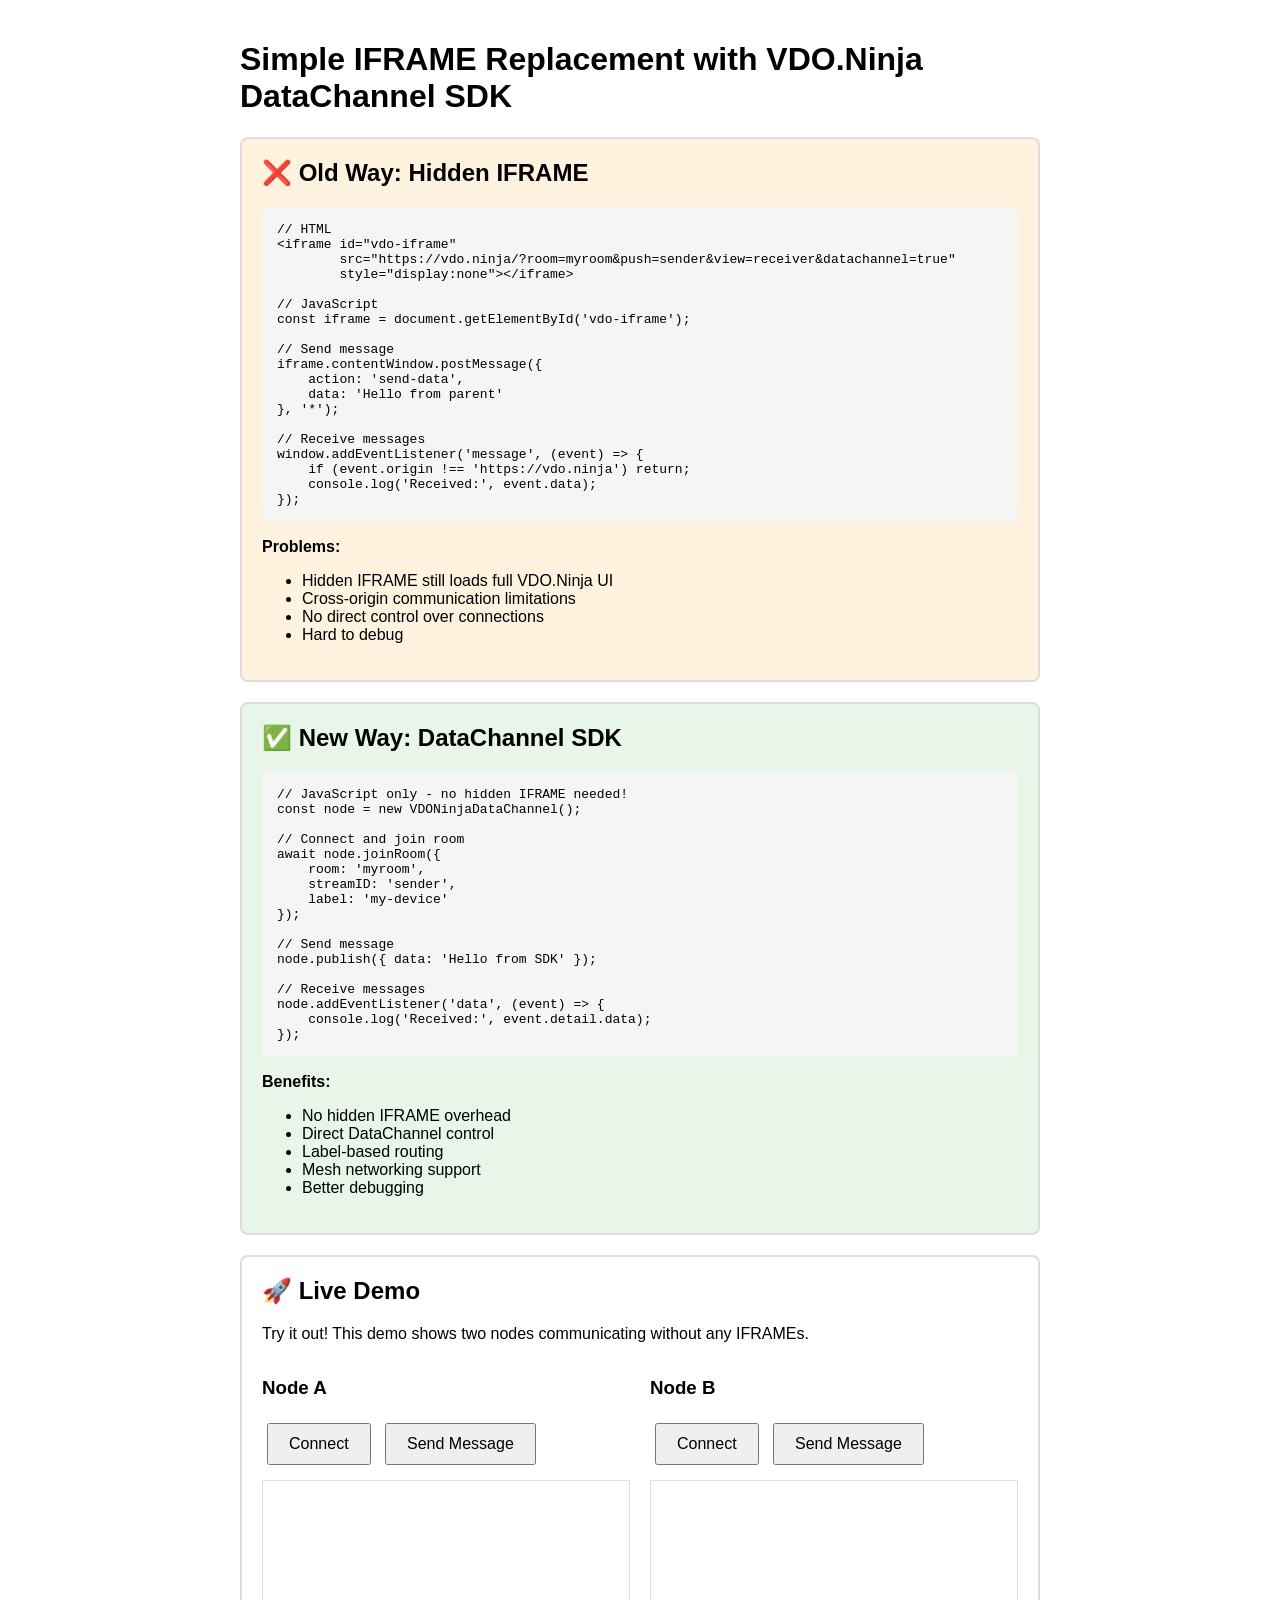
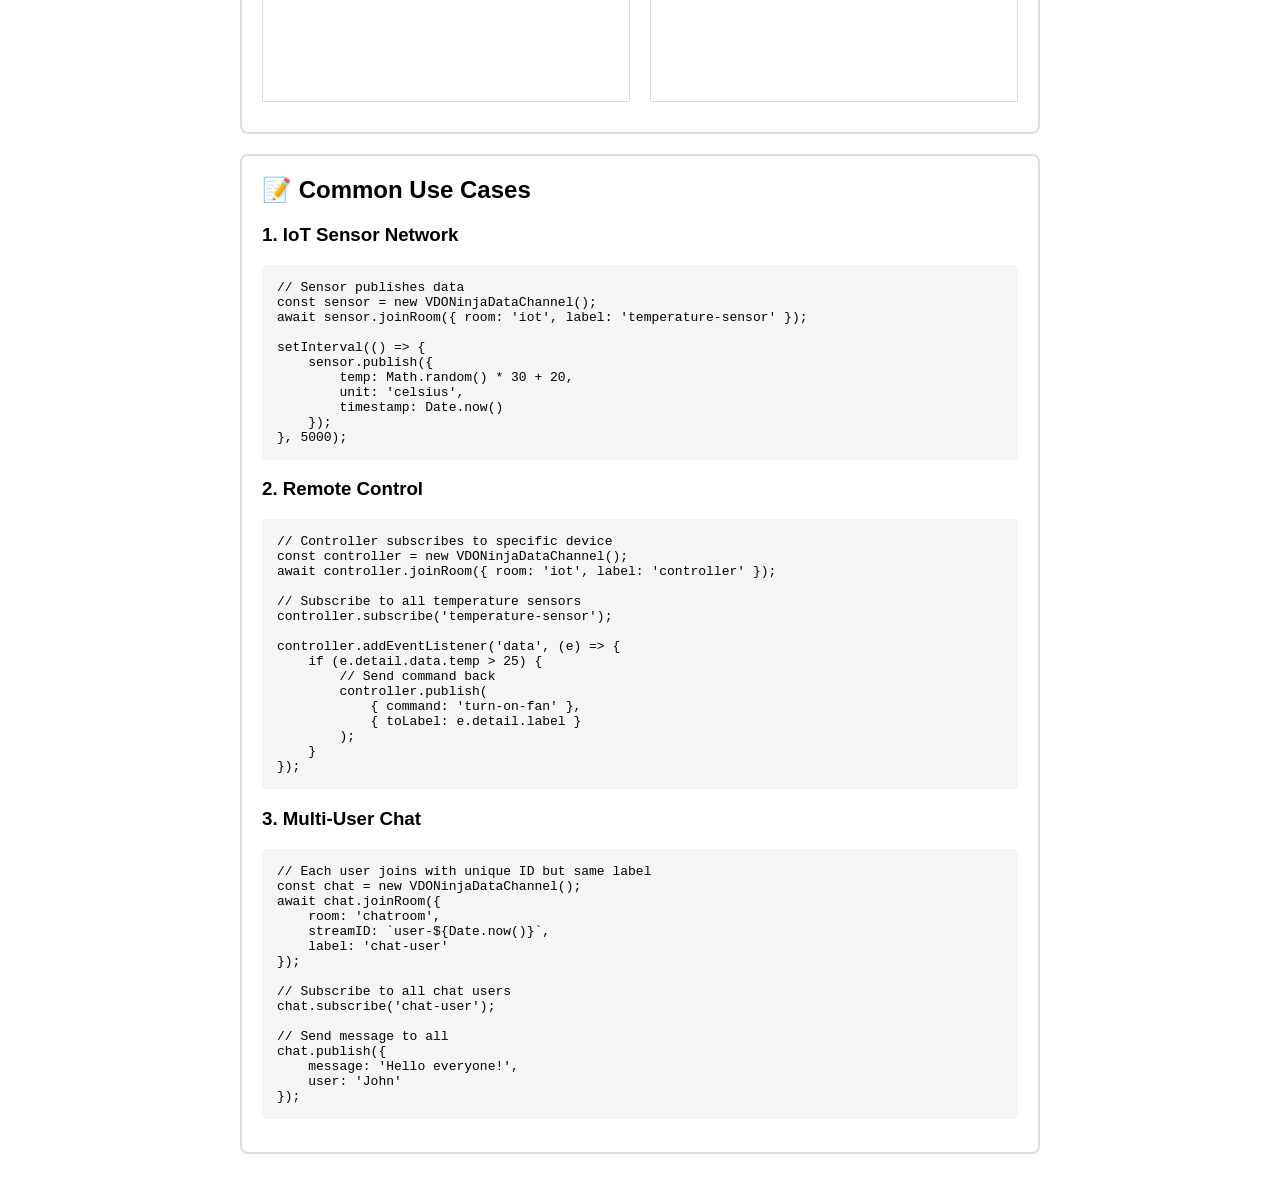
==== iframe.html @ 8e69e105 "added iframe.html" ====
<!DOCTYPE html>
<html>
<head>
	<meta charset="utf-8" />
	<meta name="viewport" content="width=device-width, initial-scale=1" />
	<meta name="description" content="Shows how to replace hidden iframes with the VDO.Ninja DataChannel SDK." />
	<link rel="canonical" href="https://vdo.ninja/examples/simple-iframe-replacement.html" />
    <title>DataChannel Replacement - VDO.Ninja</title>
    <style>
        body {
            font-family: Arial, sans-serif;
            max-width: 800px;
            margin: 0 auto;
            padding: 20px;
        }
        .example {
            border: 2px solid #ddd;
            padding: 20px;
            margin: 20px 0;
            border-radius: 8px;
        }
        .old-way {
            background: #fff3e0;
        }
        .new-way {
            background: #e8f5e9;
        }
        pre {
            background: #f5f5f5;
            padding: 15px;
            border-radius: 4px;
            overflow-x: auto;
        }
        button {
            padding: 10px 20px;
            font-size: 16px;
            margin: 5px;
            cursor: pointer;
        }
        .messages {
            border: 1px solid #ddd;
            padding: 10px;
            height: 200px;
            overflow-y: auto;
            margin: 10px 0;
            background: white;
        }
        h2 {
            margin-top: 0;
        }
    </style>
</head>
<body>
    <h1>Simple IFRAME Replacement with VDO.Ninja DataChannel SDK</h1>
    
    <div class="example old-way">
        <h2>❌ Old Way: Hidden IFRAME</h2>
        <pre><code>// HTML
&lt;iframe id="vdo-iframe" 
        src="https://vdo.ninja/?room=myroom&amp;push=sender&amp;view=receiver&amp;datachannel=true" 
        style="display:none"&gt;&lt;/iframe&gt;

// JavaScript
const iframe = document.getElementById('vdo-iframe');

// Send message
iframe.contentWindow.postMessage({
    action: 'send-data',
    data: 'Hello from parent'
}, '*');

// Receive messages
window.addEventListener('message', (event) => {
    if (event.origin !== 'https://vdo.ninja') return;
    console.log('Received:', event.data);
});</code></pre>
        
        <p><strong>Problems:</strong></p>
        <ul>
            <li>Hidden IFRAME still loads full VDO.Ninja UI</li>
            <li>Cross-origin communication limitations</li>
            <li>No direct control over connections</li>
            <li>Hard to debug</li>
        </ul>
    </div>
    
    <div class="example new-way">
        <h2>✅ New Way: DataChannel SDK</h2>
        <pre><code>// JavaScript only - no hidden IFRAME needed!
const node = new VDONinjaDataChannel();

// Connect and join room
await node.joinRoom({
    room: 'myroom',
    streamID: 'sender',
    label: 'my-device'
});

// Send message
node.publish({ data: 'Hello from SDK' });

// Receive messages
node.addEventListener('data', (event) => {
    console.log('Received:', event.detail.data);
});</code></pre>
        
        <p><strong>Benefits:</strong></p>
        <ul>
            <li>No hidden IFRAME overhead</li>
            <li>Direct DataChannel control</li>
            <li>Label-based routing</li>
            <li>Mesh networking support</li>
            <li>Better debugging</li>
        </ul>
    </div>
    
    <div class="example">
        <h2>🚀 Live Demo</h2>
        <p>Try it out! This demo shows two nodes communicating without any IFRAMEs.</p>
        
        <div style="display: grid; grid-template-columns: 1fr 1fr; gap: 20px;">
            <div>
                <h3>Node A</h3>
                <button onclick="connectNodeA()">Connect</button>
                <button onclick="sendFromA()">Send Message</button>
                <div class="messages" id="messagesA"></div>
            </div>
            
            <div>
                <h3>Node B</h3>
                <button onclick="connectNodeB()">Connect</button>
                <button onclick="sendFromB()">Send Message</button>
                <div class="messages" id="messagesB"></div>
            </div>
        </div>
    </div>
    
    <div class="example">
        <h2>📝 Common Use Cases</h2>
        
        <h3>1. IoT Sensor Network</h3>
        <pre><code>// Sensor publishes data
const sensor = new VDONinjaDataChannel();
await sensor.joinRoom({ room: 'iot', label: 'temperature-sensor' });

setInterval(() => {
    sensor.publish({ 
        temp: Math.random() * 30 + 20,
        unit: 'celsius',
        timestamp: Date.now()
    });
}, 5000);</code></pre>
        
        <h3>2. Remote Control</h3>
        <pre><code>// Controller subscribes to specific device
const controller = new VDONinjaDataChannel();
await controller.joinRoom({ room: 'iot', label: 'controller' });

// Subscribe to all temperature sensors
controller.subscribe('temperature-sensor');

controller.addEventListener('data', (e) => {
    if (e.detail.data.temp > 25) {
        // Send command back
        controller.publish(
            { command: 'turn-on-fan' },
            { toLabel: e.detail.label }
        );
    }
});</code></pre>
        
        <h3>3. Multi-User Chat</h3>
        <pre><code>// Each user joins with unique ID but same label
const chat = new VDONinjaDataChannel();
await chat.joinRoom({ 
    room: 'chatroom',
    streamID: `user-${Date.now()}`,
    label: 'chat-user'
});

// Subscribe to all chat users
chat.subscribe('chat-user');

// Send message to all
chat.publish({ 
    message: 'Hello everyone!',
    user: 'John'
});</code></pre>
    </div>

    <script src="../vdoninja-datachannel-sdk.js"></script>
    <script>
        let nodeA = null;
        let nodeB = null;
        let messageCount = { A: 0, B: 0 };
        
        async function connectNodeA() {
            if (nodeA) nodeA.disconnect();
            
            nodeA = new VDONinjaDataChannel({
                wss: 'wss://apibackup.vdo.ninja:443'
            });
            
            nodeA.addEventListener('data', (e) => {
                addMessage('messagesA', `Received: ${JSON.stringify(e.detail.data)}`);
            });
            
            nodeA.addEventListener('peer-connected', (e) => {
                addMessage('messagesA', '🔗 Peer connected!');
            });
            
            try {
                await nodeA.joinRoom({
                    room: `demo-${window.location.hostname}`,
                    streamID: 'node-a',
                    label: 'demo-node'
                });
                addMessage('messagesA', '✅ Connected to room');
                
                // Auto-discover and connect to peers
                setTimeout(async () => {
                    const peers = Array.from(nodeA.peerStreamIDs.keys());
                    for (const peer of peers) {
                        if (peer !== nodeA.uuid) {
                            await nodeA.view(nodeA.peerStreamIDs.get(peer));
                        }
                    }
                }, 1000);
            } catch (error) {
                addMessage('messagesA', `❌ Error: ${error.message}`);
            }
        }
        
        async function connectNodeB() {
            if (nodeB) nodeB.disconnect();
            
            nodeB = new VDONinjaDataChannel({
                wss: 'wss://apibackup.vdo.ninja:443'
            });
            
            nodeB.addEventListener('data', (e) => {
                addMessage('messagesB', `Received: ${JSON.stringify(e.detail.data)}`);
            });
            
            nodeB.addEventListener('peer-connected', (e) => {
                addMessage('messagesB', '🔗 Peer connected!');
            });
            
            try {
                await nodeB.joinRoom({
                    room: `demo-${window.location.hostname}`,
                    streamID: 'node-b',
                    label: 'demo-node'
                });
                addMessage('messagesB', '✅ Connected to room');
                
                // Subscribe to demo nodes
                nodeB.subscribe('demo-node');
                
                // Auto-connect to node A
                setTimeout(() => {
                    nodeB.view('node-a');
                }, 1000);
            } catch (error) {
                addMessage('messagesB', `❌ Error: ${error.message}`);
            }
        }
        
        function sendFromA() {
            if (!nodeA || !nodeA.connected) {
                alert('Node A not connected!');
                return;
            }
            
            messageCount.A++;
            const data = {
                message: `Hello from Node A (#${messageCount.A})`,
                timestamp: new Date().toISOString()
            };
            
            nodeA.publish(data);
            addMessage('messagesA', `Sent: ${JSON.stringify(data)}`);
        }
        
        function sendFromB() {
            if (!nodeB || !nodeB.connected) {
                alert('Node B not connected!');
                return;
            }
            
            messageCount.B++;
            const data = {
                message: `Hello from Node B (#${messageCount.B})`,
                timestamp: new Date().toISOString()
            };
            
            nodeB.publish(data);
            addMessage('messagesB', `Sent: ${JSON.stringify(data)}`);
        }
        
        function addMessage(containerId, message) {
            const container = document.getElementById(containerId);
            const div = document.createElement('div');
            div.textContent = `[${new Date().toLocaleTimeString()}] ${message}`;
            container.appendChild(div);
            container.scrollTop = container.scrollHeight;
        }
        
        // Cleanup on page unload
        window.addEventListener('beforeunload', () => {
            if (nodeA) nodeA.disconnect();
            if (nodeB) nodeB.disconnect();
        });
    </script>
</body>
</html>
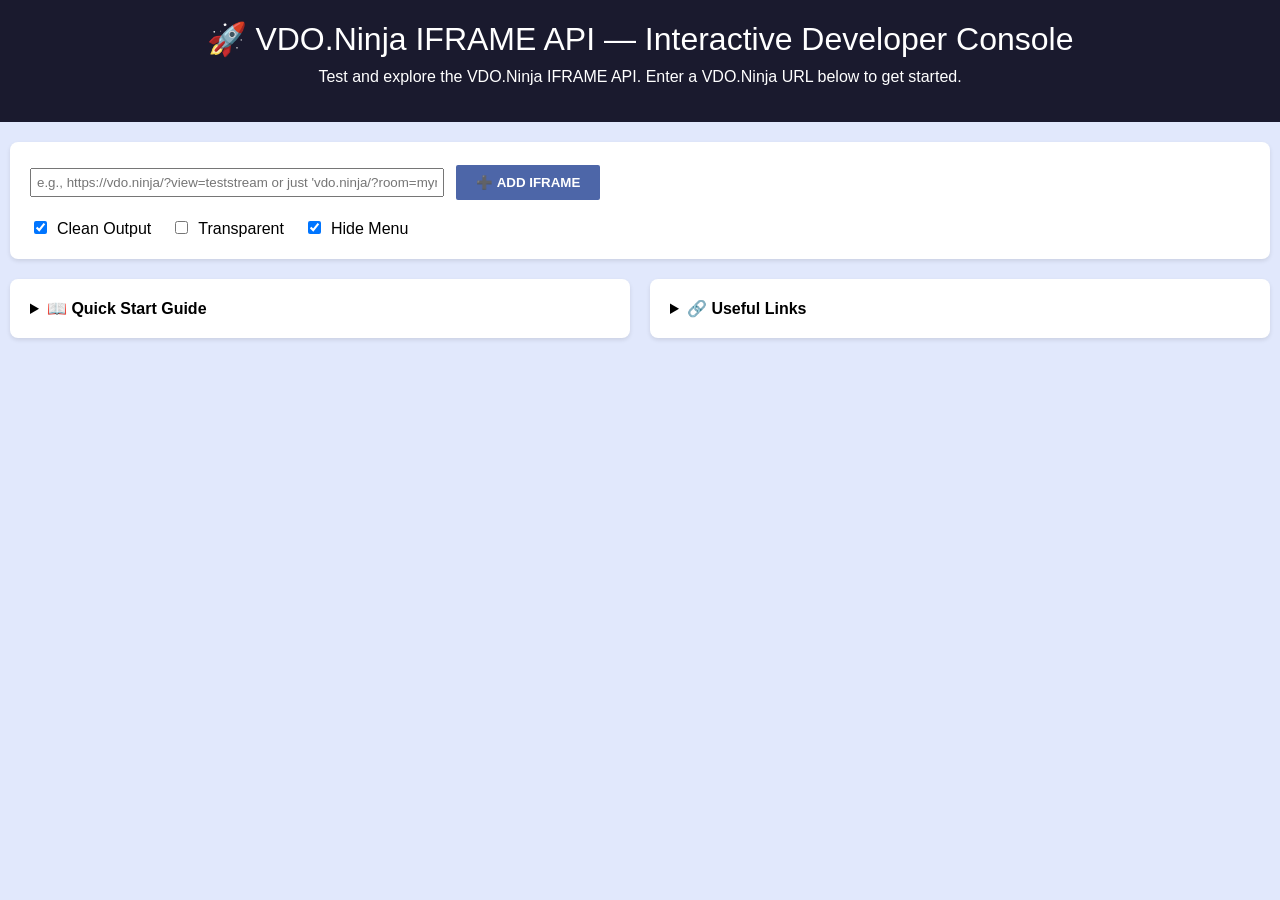
==== commit 1dea83f6: "Implement correct iframe.html + dependencies from steveseguin/vdo.ninja develop; update index.html t" ====
--- a/iframe.html
+++ b/iframe.html
@@ -1,316 +1,620 @@
 <!DOCTYPE html>
 <html>
 <head>
-	<meta charset="utf-8" />
-	<meta name="viewport" content="width=device-width, initial-scale=1" />
-	<meta name="description" content="Shows how to replace hidden iframes with the VDO.Ninja DataChannel SDK." />
-	<link rel="canonical" href="https://vdo.ninja/examples/simple-iframe-replacement.html" />
-    <title>DataChannel Replacement - VDO.Ninja</title>
-    <style>
-        body {
-            font-family: Arial, sans-serif;
-            max-width: 800px;
-            margin: 0 auto;
-            padding: 20px;
-        }
-        .example {
-            border: 2px solid #ddd;
-            padding: 20px;
-            margin: 20px 0;
-            border-radius: 8px;
-        }
-        .old-way {
-            background: #fff3e0;
-        }
-        .new-way {
-            background: #e8f5e9;
-        }
-        pre {
-            background: #f5f5f5;
-            padding: 15px;
-            border-radius: 4px;
-            overflow-x: auto;
-        }
-        button {
-            padding: 10px 20px;
-            font-size: 16px;
-            margin: 5px;
-            cursor: pointer;
-        }
-        .messages {
-            border: 1px solid #ddd;
-            padding: 10px;
-            height: 200px;
-            overflow-y: auto;
-            margin: 10px 0;
-            background: white;
-        }
-        h2 {
-            margin-top: 0;
-        }
-    </style>
+	<title>VDO.Ninja IFRAME API - Interactive Developer Console</title>
+	<meta name="viewport" content="width=device-width, initial-scale=1.0, maximum-scale=1.0, user-scalable=no" />
+	<meta content="text/html;charset=utf-8" http-equiv="Content-Type" />
+	<link rel="stylesheet" href="iframe.css" />
+	<script src="iframe-examples.js"></script>
+	<script>
+	// Global state management
+	const ExpandableCards = {};
+	const ActiveConnections = new Map();
+	const MessageHistory = [];
+	const MAX_HISTORY = 100;
+
+	function supportsCredentiallessIframe() {
+		try {
+			if (typeof HTMLIFrameElement === "undefined" || !("credentialless" in HTMLIFrameElement.prototype)) return false;
+		} catch (e) { return false; }
+		return true;
+	}
+
+	function isFirefoxFamilyBrowser() {
+		const ua = navigator.userAgent || "";
+		return /\bfirefox\/|\bfxios\/|\bwaterfox\/|\blibrewolf\/|\biceweasel\/|\bzen\b/i.test(ua);
+	}
+
+	function shouldUseCredentiallessIframe() {
+		return supportsCredentiallessIframe() && !isFirefoxFamilyBrowser();
+	}
+
+	function buildIframeAllowPermissions(useCredentialless) {
+		const permissions = [
+			"encrypted-media", "sync-xhr", "usb", "web-share",
+			"midi *", "geolocation", "camera *", "microphone *",
+			"fullscreen", "picture-in-picture", "display-capture",
+			"accelerometer", "autoplay", "gyroscope", "screen-wake-lock"
+		];
+		if (useCredentialless) permissions.splice(5, 0, "cross-origin-isolated");
+		return permissions.join(";") + ";";
+	}
+
+	function loadIframe() {
+		var exampleId = generateId();
+		ExpandableCards[exampleId] = { iframe: false, companion: false };
+
+		var iframesrc = (document.getElementById("viewlink").value || "").trim();
+		if (!(iframesrc.startsWith("?") || iframesrc.startsWith("&") || iframesrc.startsWith("http"))) {
+			if (iframesrc.split(".").length > 1) iframesrc = "https://" + iframesrc;
+		}
+		iframesrc = normalizeIframeUrl(iframesrc);
+
+		var container = document.getElementById("container");
+		var iframeExample = createIframeExample(exampleId, iframesrc);
+		container.prepend(iframeExample.container);
+		setupMessageListener(iframeExample.iframe, exampleId);
+	}
+
+	function createIframeExample(exampleId, iframesrc) {
+		const useCredentialless = shouldUseCredentiallessIframe();
+		var iframe = newElement("iframe", {
+			allow: buildIframeAllowPermissions(useCredentialless),
+			src: addUrlParams(iframesrc, ["cleanoutput", "transparent", "hidemenu"])
+		});
+		iframe.setAttribute("allowtransparency", "true");
+		if (useCredentialless) {
+			iframe.setAttribute("crossorigin", "anonymous");
+			iframe.setAttribute("credentialless", "true");
+		} else {
+			iframe.removeAttribute("credentialless");
+			iframe.removeAttribute("crossorigin");
+		}
+
+		var container = newElement("div", { id: exampleId, classList: "iframe-example" });
+		var header = createExampleHeader(exampleId, iframesrc, container);
+		var body = createExampleBody(exampleId, iframe);
+		container.append(header, body);
+		return { container, iframe, id: exampleId };
+	}
+
+	function createExampleHeader(exampleId, iframesrc, container) {
+		var header = newElement("div", { classList: "example-header", innerHTML: `<span title="${iframesrc}">${iframesrc}</span>` });
+		var statusIndicator = newElement("span", { id: `status-${exampleId}`, classList: "status-indicator", innerHTML: "⚪ Initializing" });
+		var removeButton = newElement("button", {
+			innerHTML: "❌ REMOVE",
+			onclick: function() {
+				if (confirm("Remove this iframe instance?")) {
+					container.parentNode.removeChild(container);
+					delete ExpandableCards[exampleId];
+				}
+			}
+		});
+		header.append(statusIndicator, removeButton);
+		return header;
+	}
+
+	function createExampleBody(exampleId, iframe) {
+		var body = newElement("div", { classList: "example-body" });
+		var controlsContainer = createControlsPanel(exampleId, iframe);
+		var outputContainer = createOutputPanel(exampleId, iframe);
+		var streamDataLogs = newElement("div", { classList: "stream-data-logs", id: `stream-data-${exampleId}` });
+		body.append(controlsContainer, outputContainer, streamDataLogs);
+		return body;
+	}
+
+	function createControlsPanel(exampleId, iframe) {
+		var controlsContainer = newElement("div", { classList: "controls" });
+		var quickAccess = createQuickAccessSection(exampleId, iframe);
+		controlsContainer.appendChild(quickAccess);
+
+		var iframeSection = createAPISection(IFRAME_API, { id: exampleId, guestId: 'iframe', title: 'IFRAME API', description: 'Commands exclusive to the IFRAME API for direct control', iframe });
+		var companionSection = createAPISection(COMPANION_API, { id: exampleId, guestId: 'companion', title: 'HTTP/WSS API', description: 'Companion.Ninja API commands available via iframe', info: '<a href="https://github.com/steveseguin/Companion-Ninja#api-commands" target="_blank">📚 Full API Documentation</a>', iframe });
+		var guestTargeting = createGuestTargetingSection(exampleId, iframe, controlsContainer);
+
+		controlsContainer.append(iframeSection.header, iframeSection.content, companionSection.header, companionSection.content, guestTargeting);
+		return controlsContainer;
+	}
+
+	function createQuickAccessSection(exampleId, iframe) {
+		var section = newElement("div", { classList: "quick-access" });
+		section.innerHTML = `
+			<h3>🚀 Quick Actions</h3>
+			<div class="quick-buttons">
+				<button onclick="postToFrame('${exampleId}', { mic: 'toggle' })">🎤 Toggle Mic</button>
+				<button onclick="postToFrame('${exampleId}', { camera: 'toggle' })">📹 Toggle Camera</button>
+				<button onclick="postToFrame('${exampleId}', { speaker: 'toggle' })">🔊 Toggle Speaker</button>
+				<button onclick="postToFrame('${exampleId}', { getLoudness: true })">📈 Start Loudness</button>
+				<button onclick="postToFrame('${exampleId}', { getLoudness: false })">⏹️ Stop Loudness</button>
+				<button onclick="postToFrame('${exampleId}', { getStreamIDs: true })">📋 List Streams</button>
+				<button onclick="postToFrame('${exampleId}', { getStats: true })">📊 Get Stats</button>
+				<button onclick="postToFrame('${exampleId}', { getDeviceList: true })">🎛️ List Devices</button>
+			</div>
+		`;
+		return section;
+	}
+
+	function createOutputPanel(exampleId, iframe) {
+		var outputContainer = newElement("div", { classList: "output-container" });
+		outputContainer.appendChild(iframe);
+		var tabsContainer = createLogTabs(exampleId);
+		outputContainer.appendChild(tabsContainer);
+		var customPost = createCustomPostSection(exampleId, iframe);
+		outputContainer.appendChild(customPost);
+		return outputContainer;
+	}
+
+	function createLogTabs(exampleId) {
+		var tabsContainer = newElement("div", { classList: "tabs-container" });
+		var tabs = newElement("div", { classList: "tabs" });
+		tabs.innerHTML = `
+			<button class="tab active" onclick="switchTab('${exampleId}', 'all')">All Logs</button>
+			<button class="tab" onclick="switchTab('${exampleId}', 'events')">Events</button>
+			<button class="tab" onclick="switchTab('${exampleId}', 'commands')">Commands</button>
+			<button class="tab" onclick="switchTab('${exampleId}', 'stats')">Stats</button>
+		`;
+		var logContainer = newElement("div", { id: `${exampleId}-logs`, classList: "main-log active-tab-content", dataset: { tab: "all" } });
+		tabsContainer.append(tabs, logContainer);
+		return tabsContainer;
+	}
+
+	function createCustomPostSection(exampleId, iframe) {
+		var container = newElement("div", { classList: "custom-post" });
+		var input = newElement("textarea", { classList: "custom-post-input", placeholder: 'Enter custom JSON message (e.g., { "action": "value" })', rows: 3 });
+		var helpText = newElement("span", { classList: "help-text", innerHTML: "💡 Tip: Use Ctrl+Enter to send" });
+		var sendButton = newElement("button", { innerText: "📤 SEND JSON", onclick: () => sendCustomMessage(exampleId, input, iframe) });
+		input.onkeydown = function(e) { if (e.ctrlKey && e.key === 'Enter') sendCustomMessage(exampleId, input, iframe); };
+		container.append(input, helpText, sendButton);
+		return container;
+	}
+
+	function sendCustomMessage(exampleId, input, iframe) {
+		try {
+			const message = JSON.parse(input.value);
+			postToFrame(exampleId, message, iframe);
+			input.value = '';
+			input.classList.remove('error');
+		} catch (error) {
+			input.classList.add('error');
+			logOutput(`❌ JSON Error: ${error.message}`, { exampleId, classList: "error-log" });
+		}
+	}
+
+	function createAPISection(api, config) {
+		var sectionId = `${config.id}-${config.guestId}`;
+		var header = newElement("div", { classList: "api-section-header" });
+		var toggleBtn = newElement("button", { innerText: "▶ Show", onclick: function() { toggleSection(config.id, config.guestId, this); } });
+		var headerText = newElement("div");
+		headerText.innerHTML = `<h3>${config.title}</h3><p><em>${config.description}</em></p>${config.info || ''}`;
+		header.append(headerText, toggleBtn);
+
+		var content = newElement("div", { classList: "hidden", id: sectionId });
+		var categorizedCommands = categorizeCommands(api);
+		Object.entries(categorizedCommands).forEach(([category, commands]) => {
+			var categoryDiv = newElement("div", { classList: "command-category" });
+			categoryDiv.innerHTML = `<h4>📁 ${category}</h4>`;
+			Object.entries(commands).forEach(([name, data]) => {
+				var commandDiv = createCommandInterface(name, data, config.iframe, config.id);
+				categoryDiv.appendChild(commandDiv);
+			});
+			content.appendChild(categoryDiv);
+		});
+		return { header, content };
+	}
+
+	function categorizeCommands(api) {
+		const categories = {
+			'Audio Controls': ['mic','mute','speaker','volume','panning','audiobitrate','targetAudioBitrate','PPT'],
+			'Video Controls': ['camera','bitrate','targetBitrate','scale','keyframe','forceKeyframe','ptzZoom','ptzPan','ptzTilt','ptzFocus','ptzAutofocus','remoteMirror','remoteRotate'],
+			'Recording': ['record'],
+			'Communication': ['sendChat','sendMessage','sendRequest'],
+			'System': ['reload','close','hangup'],
+			'Information': ['getStats','getStreamIDs','getDeviceList','getDetailedState','getLoudness'],
+			'Layout': ['add','remove','layout','style'],
+			'Groups': ['group','groups','groupView'],
+			'Other': []
+		};
+		const categorized = {};
+		Object.keys(categories).forEach(cat => categorized[cat] = {});
+		Object.entries(api).forEach(([name, data]) => {
+			let placed = false;
+			for (const [category, commands] of Object.entries(categories)) {
+				if (commands.includes(name)) { categorized[category][name] = data; placed = true; break; }
+			}
+			if (!placed) categorized['Other'][name] = data;
+		});
+		Object.keys(categorized).forEach(cat => { if (Object.keys(categorized[cat]).length === 0) delete categorized[cat]; });
+		return categorized;
+	}
+
+	function createCommandInterface(name, data, iframe, exampleId) {
+		var container = newElement("div", { classList: "command-container" });
+		var header = newElement("h5", { innerHTML: name });
+		container.appendChild(header);
+		if (data.options) {
+			data.options.forEach((option, i) => {
+				var button = newElement("button", { innerHTML: data.labels?.[i] || JSON.stringify(option), onclick: () => postToFrame(exampleId, data.result(option), iframe) });
+				container.appendChild(button);
+			});
+		}
+		if (data.input) {
+			var inputWrapper = newElement("div", { classList: "input-wrapper" });
+			var input = newElement("input", data.input);
+			if (input.type === 'range') {
+				var valueDisplay = newElement("span", { classList: "range-value", innerText: input.value });
+				input.oninput = function() { valueDisplay.innerText = this.value; postToFrame(exampleId, data.result(this.value), iframe); };
+				inputWrapper.append(input, valueDisplay);
+			} else {
+				var sendBtn = newElement("button", { innerText: "Send", onclick: () => postToFrame(exampleId, data.result(input.value), iframe) });
+				inputWrapper.append(input, sendBtn);
+			}
+			container.appendChild(inputWrapper);
+		}
+		return container;
+	}
+
+	function createGuestTargetingSection(exampleId, iframe, controlsContainer) {
+		var section = newElement("div", { classList: "target-guest" });
+		section.innerHTML = `
+			<h3>🎯 Target Guest Commands</h3>
+			<p><em>Directors can target commands to individual guests</em></p>
+		`;
+		var targetType = newElement("select", { id: `${exampleId}-target-type` });
+		targetType.innerHTML = `<option value="slot">By Slot Number</option><option value="streamID">By Stream ID</option><option value="UUID">By UUID</option>`;
+		var targetValue = newElement("input", { id: `${exampleId}-target-value`, type: "text", placeholder: "Enter target value" });
+		var generateBtn = newElement("button", {
+			innerText: "Generate Guest Commands",
+			onclick: () => {
+				const type = targetType.value;
+				const value = targetValue.value;
+				if (!value) { alert("Please enter a target value"); return; }
+				generateGuestCommands(exampleId, type, value, iframe, controlsContainer);
+			}
+		});
+		section.append(targetType, targetValue, generateBtn);
+		return section;
+	}
+
+	function generateGuestCommands(exampleId, targetType, targetValue, iframe, container) {
+		const guestId = `guest-${targetType}-${targetValue}`;
+		if (document.getElementById(`${exampleId}-${guestId}`)) { alert("Commands for this target already generated"); return; }
+		const guestAPI = guestTargetedAPI(targetValue);
+		const section = createAPISection(guestAPI, { id: exampleId, guestId, title: `Guest Commands: ${targetType} = ${targetValue}`, description: `Target specific commands to ${targetType}: ${targetValue}`, iframe });
+		container.append(section.header, section.content);
+	}
+
+	function setupMessageListener(iframe, exampleId) {
+		const media = { tracks: {}, streams: {} };
+		window.addEventListener("message", function(e) {
+			if (e.source !== iframe.contentWindow) return;
+			updateConnectionStatus(exampleId, "🟢 Connected");
+			if (typeof e.data !== "object") { console.log(e.data); return; }
+			MessageHistory.push({ timestamp: new Date(), exampleId, data: e.data });
+			if (MessageHistory.length > MAX_HISTORY) MessageHistory.shift();
+			handleIncomingMessage(e.data, exampleId, media);
+		});
+		window.addEventListener("messageerror", e => console.error(e));
+	}
+
+	function handleIncomingMessage(data, exampleId, media) {
+		if (data.frame) { handleFrameCapture(data, exampleId, media); return; }
+		if (data.loudness) { handleLoudnessMessage(data.loudness, exampleId); return; }
+		if (data.action) { handleActionMessage(data, exampleId); return; }
+		if (data.stats) { handleStatsMessage(data.stats, exampleId); return; }
+		if (data.streamIDs) { handleStreamIDsMessage(data.streamIDs, exampleId); return; }
+		if (data.deviceList) { handleDeviceListMessage(data.deviceList, exampleId); return; }
+		if (data.sensors) { handleSensorsMessage(data.sensors, exampleId); return; }
+		console.log(data);
+		logOutput(`📥 ${JSON.stringify(data, null, 2)}`, { exampleId, type: "event" });
+	}
+
+	function handleFrameCapture(data, exampleId, media) {
+		if (!media.tracks[data.trackID]) {
+			media.tracks[data.trackID] = {};
+			media.tracks[data.trackID].generator = new MediaStreamTrackGenerator({kind: data.kind});
+			media.tracks[data.trackID].stream = new MediaStream([media.tracks[data.trackID].generator]);
+			media.tracks[data.trackID].frameWriter = media.tracks[data.trackID].generator.writable.getWriter();
+			media.tracks[data.trackID].frameWriter.write(data.frame);
+			if (!media.streams[data.streamID]) {
+				const video = createVideoElement(data.streamID);
+				video.srcObject = media.tracks[data.trackID].stream;
+				document.getElementById(`${exampleId}-logs`).appendChild(video);
+				media.streams[data.streamID] = video;
+			} else {
+				updateVideoStream(media.streams[data.streamID], media.tracks[data.trackID].stream, data.kind);
+			}
+		} else {
+			media.tracks[data.trackID].frameWriter.write(data.frame);
+		}
+	}
+
+	function createVideoElement(streamID) {
+		const video = document.createElement("video");
+		video.id = `video_${streamID}`; video.autoplay = true; video.muted = true; video.controls = true; video.style.maxWidth = "300px";
+		return video;
+	}
+
+	function updateVideoStream(video, stream, kind) {
+		if (kind === "video") video.srcObject.getVideoTracks().forEach(trk => video.srcObject.removeTrack(trk));
+		else if (kind === "audio") video.srcObject.getAudioTracks().forEach(trk => video.srcObject.removeTrack(trk));
+		stream.getTracks().forEach(trk => video.srcObject.addTrack(trk));
+	}
+
+	function handleActionMessage(data, exampleId) {
+		const actionHandlers = {
+			"guest-connected": () => {
+				ActiveConnections.set(data.streamID, data.value);
+				logOutput(`✅ Guest connected: ${data.streamID} (${data.value?.label || 'No label'})`, { exampleId, type: "event", classList: "success-log" });
+			},
+			"guest-disconnected": () => {
+				ActiveConnections.delete(data.streamID);
+				logOutput(`❌ Guest disconnected: ${data.streamID}`, { exampleId, type: "event", classList: "error-log" });
+			},
+			"director-connected": () => logOutput(`👑 Director connected`, { exampleId, type: "event", classList: "success-log" }),
+			"image-frame-capture": () => {
+				const img = document.createElement("img");
+				img.src = URL.createObjectURL(data.value.imageData);
+				img.style.maxWidth = "260px";
+				document.getElementById(`${exampleId}-logs`).appendChild(img);
+			}
+		};
+		const handler = actionHandlers[data.action];
+		if (handler) { handler(); }
+		else if (data.action !== "loudness" && data.action !== "view-stats-updated") {
+			logOutput(`📌 Action: ${data.action}${data.value ? ` - ${JSON.stringify(data.value)}` : ''}`, { exampleId, type: "event" });
+		}
+	}
+
+	function handleStatsMessage(stats, exampleId) {
+		let formatted = `📊 <strong>Connection Stats</strong><br/>Inbound: ${stats.total_inbound_connections} | Outbound: ${stats.total_outbound_connections}<br/>`;
+		for (const streamID in stats.inbound) {
+			formatted += `<br/><strong>Stream: ${streamID}</strong><br/>${formatObject(stats.inbound[streamID])}`;
+		}
+		logOutput(formatted, { exampleId, type: "stats" });
+	}
+
+	function handleStreamIDsMessage(streamIDs, exampleId) {
+		let formatted = `📋 <strong>Active Streams</strong><br/>`;
+		for (const [id, label] of Object.entries(streamIDs)) formatted += `• ${id}: ${label || 'No label'}<br/>`;
+		logOutput(formatted, { exampleId, type: "event" });
+	}
+
+	function handleDeviceListMessage(deviceList, exampleId) {
+		let formatted = `🎛️ <strong>Available Devices</strong><br/>`;
+		const grouped = deviceList.reduce((acc, device) => { if (!acc[device.kind]) acc[device.kind] = []; acc[device.kind].push(device); return acc; }, {});
+		for (const [kind, devices] of Object.entries(grouped)) {
+			formatted += `<br/><strong>${kind}:</strong><br/>`;
+			devices.forEach(device => { formatted += `• ${device.label || 'Unnamed device'}<br/>`; });
+		}
+		logOutput(formatted, { exampleId, type: "event" });
+	}
+
+	function handleLoudnessMessage(loudness, exampleId) {
+		const container = document.getElementById(`stream-data-${exampleId}`);
+		let loudnessDiv = document.getElementById(`${exampleId}-loudness`);
+		if (!loudnessDiv) {
+			loudnessDiv = newElement("div", { id: `${exampleId}-loudness`, classList: "loudness-display" });
+			container.appendChild(loudnessDiv);
+		}
+		let html = `<h4>🔊 Audio Levels</h4>`;
+		for (const [streamID, level] of Object.entries(loudness)) {
+			const barWidth = Math.min(100, Math.max(0, (level + 40) * 2.5));
+			html += `<div class="loudness-meter"><span>${streamID}:</span><div class="loudness-bar"><div class="loudness-fill" style="width: ${barWidth}%"></div></div><span>${level.toFixed(1)} dB</span></div>`;
+		}
+		loudnessDiv.innerHTML = html;
+	}
+
+	function handleSensorsMessage(sensors, exampleId) {
+		const container = document.getElementById(`stream-data-${exampleId}`);
+		let sensorsDiv = document.getElementById(`${exampleId}-sensors`);
+		if (!sensorsDiv) {
+			sensorsDiv = newElement("div", { id: `${exampleId}-sensors`, classList: "sensors-display" });
+			container.appendChild(sensorsDiv);
+		}
+		const sensorTypes = { lin: "Linear", acc: "Acceleration", gyro: "Gyroscope", mag: "Magnetometer" };
+		let html = `<h4>📡 Sensor Data</h4>`;
+		for (const [type, label] of Object.entries(sensorTypes)) {
+			if (sensors[type]) {
+				html += `<strong>${label}:</strong><br/>`;
+				for (const [axis, value] of Object.entries(sensors[type])) html += `${axis}: ${Math.round(value*100000)/100000}<br/>`;
+			}
+		}
+		sensorsDiv.innerHTML = html;
+	}
+
+	function postToFrame(exampleId, message, iframe) {
+		if (!iframe) {
+			const container = document.getElementById(exampleId);
+			iframe = container?.querySelector('iframe');
+		}
+		if (!iframe) { console.error("Iframe not found for example:", exampleId); return; }
+		iframe.contentWindow.postMessage(message, '*');
+		logOutput(`📤 Sent: ${JSON.stringify(message)}`, { exampleId, type: "command", classList: "post-log" });
+	}
+	window.postToFrame = postToFrame;
+
+	function logOutput(content, options = {}) {
+		const logWindow = document.getElementById(`${options.exampleId}-logs`);
+		if (!logWindow) return;
+		const entry = newElement("div", { classList: options.classList || "log-entry", innerHTML: `<span class="timestamp">${new Date().toLocaleTimeString()}</span> ${content}` });
+		if (options.type) entry.dataset.logType = options.type;
+		logWindow.appendChild(entry);
+		logWindow.scrollTop = logWindow.scrollHeight;
+		while (logWindow.children.length > 100) logWindow.removeChild(logWindow.firstChild);
+	}
+
+	function updateConnectionStatus(exampleId, status) {
+		const indicator = document.getElementById(`status-${exampleId}`);
+		if (indicator) indicator.innerHTML = status;
+	}
+
+	function toggleSection(exampleId, sectionId, button) {
+		ExpandableCards[exampleId][sectionId] = !ExpandableCards[exampleId][sectionId];
+		const section = document.getElementById(`${exampleId}-${sectionId}`);
+		if (ExpandableCards[exampleId][sectionId]) { section.classList.remove("hidden"); button.innerText = "▼ Hide"; }
+		else { section.classList.add("hidden"); button.innerText = "▶ Show"; }
+	}
+
+	function switchTab(exampleId, tabName) {
+		const container = document.getElementById(`${exampleId}-logs`).parentElement;
+		container.querySelectorAll('.tab').forEach(tab => tab.classList.remove('active'));
+		event.target.classList.add('active');
+		const logWindow = document.getElementById(`${exampleId}-logs`);
+		logWindow.querySelectorAll('.log-entry').forEach(entry => {
+			entry.style.display = (tabName === 'all' || entry.dataset.logType === tabName) ? 'block' : 'none';
+		});
+	}
+	window.switchTab = switchTab;
+
+	function formatObject(obj, indent = "") {
+		let formatted = "";
+		for (const [key, value] of Object.entries(obj)) {
+			if (typeof value === "object" && value !== null) {
+				formatted += `${indent}<strong>${key}:</strong><br/>${formatObject(value, indent + "&nbsp;&nbsp;")}`;
+			} else {
+				formatted += `${indent}<strong>${key}:</strong> ${value}<br/>`;
+			}
+		}
+		return formatted;
+	}
+
+	function newElement(type, attributes) {
+		const el = document.createElement(type);
+		for (const attr in attributes) {
+			if (attr === 'dataset') Object.assign(el.dataset, attributes[attr]);
+			else el[attr] = attributes[attr];
+		}
+		return el;
+	}
+
+	function generateId() {
+		return Math.random().toString(36).replace(/[^a-z]+/g, '').substr(0, 10);
+	}
+
+	function normalizeIframeUrl(inputUrl) {
+		const value = (inputUrl || "").trim();
+		if (!/^https?:\/\//i.test(value)) return value;
+		try {
+			const parsed = new URL(value);
+			if (!parsed.search && !parsed.hash) {
+				const path = parsed.pathname || "/";
+				const lastSegment = path.substring(path.lastIndexOf("/") + 1);
+				if (path !== "/" && !path.endsWith("/") && !lastSegment.includes(".")) parsed.pathname = path + "/";
+			}
+			return parsed.toString();
+		} catch (e) { return value; }
+	}
+
+	function addUrlParams(_url, paramCheckboxes) {
+		let url = _url || "./";
+		for (const param of paramCheckboxes) {
+			if (document.getElementById(param)?.checked) {
+				url += url.includes("?") ? '&' : '?';
+				url += param;
+			}
+		}
+		return url;
+	}
+
+	window.addEventListener('error', function(e) { console.error('Global error:', e); });
+	window.addEventListener('DOMContentLoaded', function() {
+		const viewlink = document.getElementById('viewlink');
+		if (!viewlink.value) viewlink.placeholder = "e.g., https://vdo.ninja/?view=teststream or just 'vdo.ninja/?room=myroom'";
+		document.addEventListener('keydown', function(e) {
+			if (e.ctrlKey && e.key === 'k') { e.preventDefault(); document.querySelector('.custom-post-input')?.focus(); }
+		});
+	});
+	</script>
 </head>
 <body>
-    <h1>Simple IFRAME Replacement with VDO.Ninja DataChannel SDK</h1>
-    
-    <div class="example old-way">
-        <h2>❌ Old Way: Hidden IFRAME</h2>
-        <pre><code>// HTML
-&lt;iframe id="vdo-iframe" 
-        src="https://vdo.ninja/?room=myroom&amp;push=sender&amp;view=receiver&amp;datachannel=true" 
-        style="display:none"&gt;&lt;/iframe&gt;
-
-// JavaScript
-const iframe = document.getElementById('vdo-iframe');
-
-// Send message
-iframe.contentWindow.postMessage({
-    action: 'send-data',
-    data: 'Hello from parent'
-}, '*');
-
-// Receive messages
-window.addEventListener('message', (event) => {
-    if (event.origin !== 'https://vdo.ninja') return;
-    console.log('Received:', event.data);
-});</code></pre>
-        
-        <p><strong>Problems:</strong></p>
-        <ul>
-            <li>Hidden IFRAME still loads full VDO.Ninja UI</li>
-            <li>Cross-origin communication limitations</li>
-            <li>No direct control over connections</li>
-            <li>Hard to debug</li>
-        </ul>
-    </div>
-    
-    <div class="example new-way">
-        <h2>✅ New Way: DataChannel SDK</h2>
-        <pre><code>// JavaScript only - no hidden IFRAME needed!
-const node = new VDONinjaDataChannel();
-
-// Connect and join room
-await node.joinRoom({
-    room: 'myroom',
-    streamID: 'sender',
-    label: 'my-device'
-});
-
-// Send message
-node.publish({ data: 'Hello from SDK' });
-
-// Receive messages
-node.addEventListener('data', (event) => {
-    console.log('Received:', event.detail.data);
-});</code></pre>
-        
-        <p><strong>Benefits:</strong></p>
-        <ul>
-            <li>No hidden IFRAME overhead</li>
-            <li>Direct DataChannel control</li>
-            <li>Label-based routing</li>
-            <li>Mesh networking support</li>
-            <li>Better debugging</li>
-        </ul>
-    </div>
-    
-    <div class="example">
-        <h2>🚀 Live Demo</h2>
-        <p>Try it out! This demo shows two nodes communicating without any IFRAMEs.</p>
-        
-        <div style="display: grid; grid-template-columns: 1fr 1fr; gap: 20px;">
-            <div>
-                <h3>Node A</h3>
-                <button onclick="connectNodeA()">Connect</button>
-                <button onclick="sendFromA()">Send Message</button>
-                <div class="messages" id="messagesA"></div>
-            </div>
-            
-            <div>
-                <h3>Node B</h3>
-                <button onclick="connectNodeB()">Connect</button>
-                <button onclick="sendFromB()">Send Message</button>
-                <div class="messages" id="messagesB"></div>
-            </div>
-        </div>
-    </div>
-    
-    <div class="example">
-        <h2>📝 Common Use Cases</h2>
-        
-        <h3>1. IoT Sensor Network</h3>
-        <pre><code>// Sensor publishes data
-const sensor = new VDONinjaDataChannel();
-await sensor.joinRoom({ room: 'iot', label: 'temperature-sensor' });
-
-setInterval(() => {
-    sensor.publish({ 
-        temp: Math.random() * 30 + 20,
-        unit: 'celsius',
-        timestamp: Date.now()
-    });
-}, 5000);</code></pre>
-        
-        <h3>2. Remote Control</h3>
-        <pre><code>// Controller subscribes to specific device
-const controller = new VDONinjaDataChannel();
-await controller.joinRoom({ room: 'iot', label: 'controller' });
-
-// Subscribe to all temperature sensors
-controller.subscribe('temperature-sensor');
-
-controller.addEventListener('data', (e) => {
-    if (e.detail.data.temp > 25) {
-        // Send command back
-        controller.publish(
-            { command: 'turn-on-fan' },
-            { toLabel: e.detail.label }
-        );
-    }
-});</code></pre>
-        
-        <h3>3. Multi-User Chat</h3>
-        <pre><code>// Each user joins with unique ID but same label
-const chat = new VDONinjaDataChannel();
-await chat.joinRoom({ 
-    room: 'chatroom',
-    streamID: `user-${Date.now()}`,
-    label: 'chat-user'
-});
-
-// Subscribe to all chat users
-chat.subscribe('chat-user');
-
-// Send message to all
-chat.publish({ 
-    message: 'Hello everyone!',
-    user: 'John'
-});</code></pre>
-    </div>
-
-    <script src="../vdoninja-datachannel-sdk.js"></script>
-    <script>
-        let nodeA = null;
-        let nodeB = null;
-        let messageCount = { A: 0, B: 0 };
-        
-        async function connectNodeA() {
-            if (nodeA) nodeA.disconnect();
-            
-            nodeA = new VDONinjaDataChannel({
-                wss: 'wss://apibackup.vdo.ninja:443'
-            });
-            
-            nodeA.addEventListener('data', (e) => {
-                addMessage('messagesA', `Received: ${JSON.stringify(e.detail.data)}`);
-            });
-            
-            nodeA.addEventListener('peer-connected', (e) => {
-                addMessage('messagesA', '🔗 Peer connected!');
-            });
-            
-            try {
-                await nodeA.joinRoom({
-                    room: `demo-${window.location.hostname}`,
-                    streamID: 'node-a',
-                    label: 'demo-node'
-                });
-                addMessage('messagesA', '✅ Connected to room');
-                
-                // Auto-discover and connect to peers
-                setTimeout(async () => {
-                    const peers = Array.from(nodeA.peerStreamIDs.keys());
-                    for (const peer of peers) {
-                        if (peer !== nodeA.uuid) {
-                            await nodeA.view(nodeA.peerStreamIDs.get(peer));
-                        }
-                    }
-                }, 1000);
-            } catch (error) {
-                addMessage('messagesA', `❌ Error: ${error.message}`);
-            }
-        }
-        
-        async function connectNodeB() {
-            if (nodeB) nodeB.disconnect();
-            
-            nodeB = new VDONinjaDataChannel({
-                wss: 'wss://apibackup.vdo.ninja:443'
-            });
-            
-            nodeB.addEventListener('data', (e) => {
-                addMessage('messagesB', `Received: ${JSON.stringify(e.detail.data)}`);
-            });
-            
-            nodeB.addEventListener('peer-connected', (e) => {
-                addMessage('messagesB', '🔗 Peer connected!');
-            });
-            
-            try {
-                await nodeB.joinRoom({
-                    room: `demo-${window.location.hostname}`,
-                    streamID: 'node-b',
-                    label: 'demo-node'
-                });
-                addMessage('messagesB', '✅ Connected to room');
-                
-                // Subscribe to demo nodes
-                nodeB.subscribe('demo-node');
-                
-                // Auto-connect to node A
-                setTimeout(() => {
-                    nodeB.view('node-a');
-                }, 1000);
-            } catch (error) {
-                addMessage('messagesB', `❌ Error: ${error.message}`);
-            }
-        }
-        
-        function sendFromA() {
-            if (!nodeA || !nodeA.connected) {
-                alert('Node A not connected!');
-                return;
-            }
-            
-            messageCount.A++;
-            const data = {
-                message: `Hello from Node A (#${messageCount.A})`,
-                timestamp: new Date().toISOString()
-            };
-            
-            nodeA.publish(data);
-            addMessage('messagesA', `Sent: ${JSON.stringify(data)}`);
-        }
-        
-        function sendFromB() {
-            if (!nodeB || !nodeB.connected) {
-                alert('Node B not connected!');
-                return;
-            }
-            
-            messageCount.B++;
-            const data = {
-                message: `Hello from Node B (#${messageCount.B})`,
-                timestamp: new Date().toISOString()
-            };
-            
-            nodeB.publish(data);
-            addMessage('messagesB', `Sent: ${JSON.stringify(data)}`);
-        }
-        
-        function addMessage(containerId, message) {
-            const container = document.getElementById(containerId);
-            const div = document.createElement('div');
-            div.textContent = `[${new Date().toLocaleTimeString()}] ${message}`;
-            container.appendChild(div);
-            container.scrollTop = container.scrollHeight;
-        }
-        
-        // Cleanup on page unload
-        window.addEventListener('beforeunload', () => {
-            if (nodeA) nodeA.disconnect();
-            if (nodeB) nodeB.disconnect();
-        });
-    </script>
+	<div class="header-section">
+		<h1>🚀 VDO.Ninja IFRAME API — Interactive Developer Console</h1>
+		<p>Test and explore the VDO.Ninja IFRAME API. Enter a VDO.Ninja URL below to get started.</p>
+	</div>
+
+	<div class="url-input-section">
+		<input placeholder="Enter a VDO.Ninja URL (e.g., vdo.ninja/?view=abc123 or vdo.ninja/?room=myroom)" id="viewlink" />
+		<button onclick="loadIframe();" class="primary-button">➕ ADD IFRAME</button>
+		<div class="url-options">
+			<label><input type="checkbox" id="cleanoutput" checked> Clean Output</label>
+			<label><input type="checkbox" id="transparent"> Transparent</label>
+			<label><input type="checkbox" id="hidemenu" checked> Hide Menu</label>
+		</div>
+	</div>
+
+	<div class="info-section">
+		<details>
+			<summary>📖 Quick Start Guide</summary>
+			<div class="guide-content">
+				<h3>Getting Started:</h3>
+				<ol>
+					<li>Enter a VDO.Ninja URL in the field above</li>
+					<li>Click <strong>ADD IFRAME</strong> to embed it</li>
+					<li>Use the control panel on the left to send API commands</li>
+					<li>Monitor responses in the log window on the right</li>
+				</ol>
+				<h3>Keyboard Shortcuts:</h3>
+				<ul>
+					<li><kbd>Ctrl</kbd>+<kbd>K</kbd> — focus the JSON input</li>
+					<li><kbd>Ctrl</kbd>+<kbd>Enter</kbd> — send JSON message</li>
+				</ul>
+			</div>
+		</details>
+		<details>
+			<summary>🔗 Useful Links</summary>
+			<div class="links-content">
+				<a href="https://github.com/steveseguin/vdo.ninja" target="_blank">📦 VDO.Ninja GitHub</a>
+				<a href="https://docs.vdo.ninja" target="_blank">📚 Documentation</a>
+				<a href="https://discord.vdo.ninja" target="_blank">💬 Discord Community</a>
+				<a href="https://github.com/steveseguin/Companion-Ninja" target="_blank">🤖 Companion API</a>
+			</div>
+		</details>
+	</div>
+
+	<div id="container"></div>
+
+	<style>
+		.header-section { background:#1a1a2e; color:white; padding:20px; margin:-10px -10px 20px -10px; text-align:center; }
+		.header-section h1 { margin:0 0 10px 0; font-weight:300; }
+		.url-input-section { background:white; padding:20px; border-radius:8px; margin-bottom:20px; box-shadow:0 2px 4px rgba(0,0,0,.1); }
+		.url-options { margin-top:10px; display:flex; gap:20px; }
+		.url-options label { display:flex; align-items:center; gap:5px; cursor:pointer; }
+		.primary-button { background:#4d66a8; color:white; font-weight:bold; padding:10px 20px; }
+		.info-section { display:flex; gap:20px; margin-bottom:20px; }
+		.info-section details { flex:1; background:white; padding:15px; border-radius:8px; box-shadow:0 2px 4px rgba(0,0,0,.1); }
+		.info-section summary { cursor:pointer; font-weight:bold; padding:5px; }
+		.guide-content, .links-content { margin-top:15px; }
+		.links-content { display:flex; flex-direction:column; gap:10px; }
+		.links-content a { color:#4d66a8; text-decoration:none; padding:5px; }
+		.links-content a:hover { text-decoration:underline; }
+		kbd { background:#f0f0f0; border:1px solid #ccc; padding:2px 5px; border-radius:3px; font-family:monospace; font-size:.9em; }
+		.status-indicator { font-size:14px; padding:5px 10px; background:rgba(255,255,255,.2); border-radius:15px; }
+		.quick-access { padding:10px; border-bottom:solid 1px; }
+		.quick-buttons { display:flex; flex-wrap:wrap; gap:5px; margin-top:10px; }
+		.quick-buttons button { font-size:12px; padding:8px 12px; }
+		.tabs-container { border-top:1px solid #6e6e6e; }
+		.tabs { display:flex; background:#1a1a2e; border-bottom:1px solid #6e6e6e; }
+		.tab { background:transparent; color:#aaa; border:none; padding:10px 20px; cursor:pointer; border-radius:0; margin:0; }
+		.tab:hover { background:rgba(255,255,255,.1); }
+		.tab.active { background:#0b0e15; color:white; border-bottom:2px solid #4d66a8; }
+		.command-category { margin-bottom:15px; padding:10px; background:#f5f5f5; border-radius:5px; }
+		.command-category h4 { margin-top:0; color:#4d66a8; }
+		.command-container { margin-bottom:10px; padding:8px; background:white; border-radius:3px; }
+		.command-container h5 { margin:0 0 5px 0; font-size:14px; }
+		.input-wrapper { display:flex; align-items:center; gap:10px; margin-top:5px; }
+		.range-value { min-width:50px; font-family:monospace; }
+		.error { border-color:#ff4444 !important; }
+		.error-log { color:#ff4444; }
+		.success-log { color:#44ff44; }
+		.timestamp { color:#666; font-size:11px; margin-right:8px; }
+		.log-entry { margin:2px 0; padding:4px; border-radius:3px; cursor:pointer; word-break:break-word; }
+		.log-entry:hover { background:rgba(255,255,255,.05); }
+		.loudness-display, .sensors-display { padding:15px; background:rgba(255,255,255,.05); margin:10px; border-radius:5px; }
+		.loudness-meter { display:flex; align-items:center; gap:10px; margin:5px 0; }
+		.loudness-bar { flex:1; height:20px; background:rgba(255,255,255,.1); border-radius:10px; overflow:hidden; }
+		.loudness-fill { height:100%; background:linear-gradient(to right,#44ff44,#ffff44,#ff4444); transition:width .2s; }
+		.help-text { font-size:12px; color:#666; display:block; margin-top:5px; }
+		.custom-post textarea { resize:vertical; font-size:13px; }
+	</style>
 </body>
-</html>+</html>
--- a/iframe.css
+++ b/iframe.css
@@ -0,0 +1,115 @@
+body {
+    padding: 10px;
+    margin: 0;
+    background-color: #e1e8fc;
+    font-family: Arial, Helvetica, sans-serif;
+}
+
+iframe {
+    border: 0;
+    margin: 0;
+    padding: 0;
+    display: block;
+    width: 100%;
+    height: 100%;
+}
+
+p { margin-top: 0; }
+h3 { margin-top: 0; font-size: 20px; font-weight: 300; }
+h4 { margin-top: 5px; margin-bottom: 5px; }
+
+input { padding: 5px; margin-bottom: 5px; margin-right: 5px; }
+
+button {
+    padding: 5px;
+    background: white;
+    border: solid;
+    border-radius: 5px;
+    cursor: pointer;
+    margin-bottom: 5px;
+}
+
+button:not(:last-child) { margin-right: 5px; }
+video { max-width: 300px; max-height: 100px; }
+
+#viewlink { width: 400px; }
+
+#container {
+    display: flex;
+    padding: 0;
+    flex-direction: column;
+}
+
+.api-section { padding: 10px; border-bottom: solid 1px; }
+.api-section > h4:first-child { margin-top: 0; }
+
+.api-section-header {
+    display: flex;
+    width: 100%;
+    padding: 10px;
+    border-bottom: solid 1px;
+    justify-content: space-between;
+    box-sizing: border-box;
+    align-items: center;
+}
+
+.custom-post { display: flex; }
+.custom-post > * { margin: 0; }
+.custom-post > button { border-radius: 0; border: 0; padding: 0 20px; font-size: 16px; font-family: monospace; }
+.custom-post-input { width: 100%; padding: 10px; border: solid 5px #4d66a8; font-family: monospace; }
+
+.controls { overflow: auto; background: white; width: 350px; flex-shrink: 0; box-sizing: border-box; height: 100%; }
+.example-body { display: flex; width: 100%; height: 700px; }
+
+.example-header {
+    display: flex;
+    width: 100%;
+    background: #4d66a8;
+    color: white;
+    padding: 10px;
+    box-sizing: border-box;
+    justify-content: space-between;
+    align-items: center;
+    font-size: 22px;
+}
+
+.example-header > button { margin: 0; }
+.hidden { display: none; }
+
+.iframe-example {
+    display: flex;
+    flex-direction: column;
+    margin-bottom: 20px;
+    border: solid #4d66a8 2px;
+}
+
+.main-log {
+    width: 100%;
+    padding: 10px;
+    flex-shrink: 0;
+    height: 200px;
+    display: flex;
+    flex-direction: column;
+    overflow: auto;
+    background: #0b0e15;
+    color: white;
+    border-top: solid 1px #6e6e6e;
+    font-family: monospace;
+    box-sizing: border-box;
+}
+
+.output-container { position: relative; height: 100%; display: flex; flex-direction: column; width: 100%; }
+.post-log { background: #273047; padding: 4px; margin-top: 10px; }
+.sensors-log { padding: 10px; width: 200px; }
+
+.stream-data-logs {
+    height: 100%;
+    background: black;
+    color: white;
+    font-family: monospace;
+    font-size: 12px;
+    flex-shrink: 0;
+}
+
+.target-guest { padding: 10px; border-bottom: solid 1px; }
+.target-guest-inputs { margin-top: 5px; }
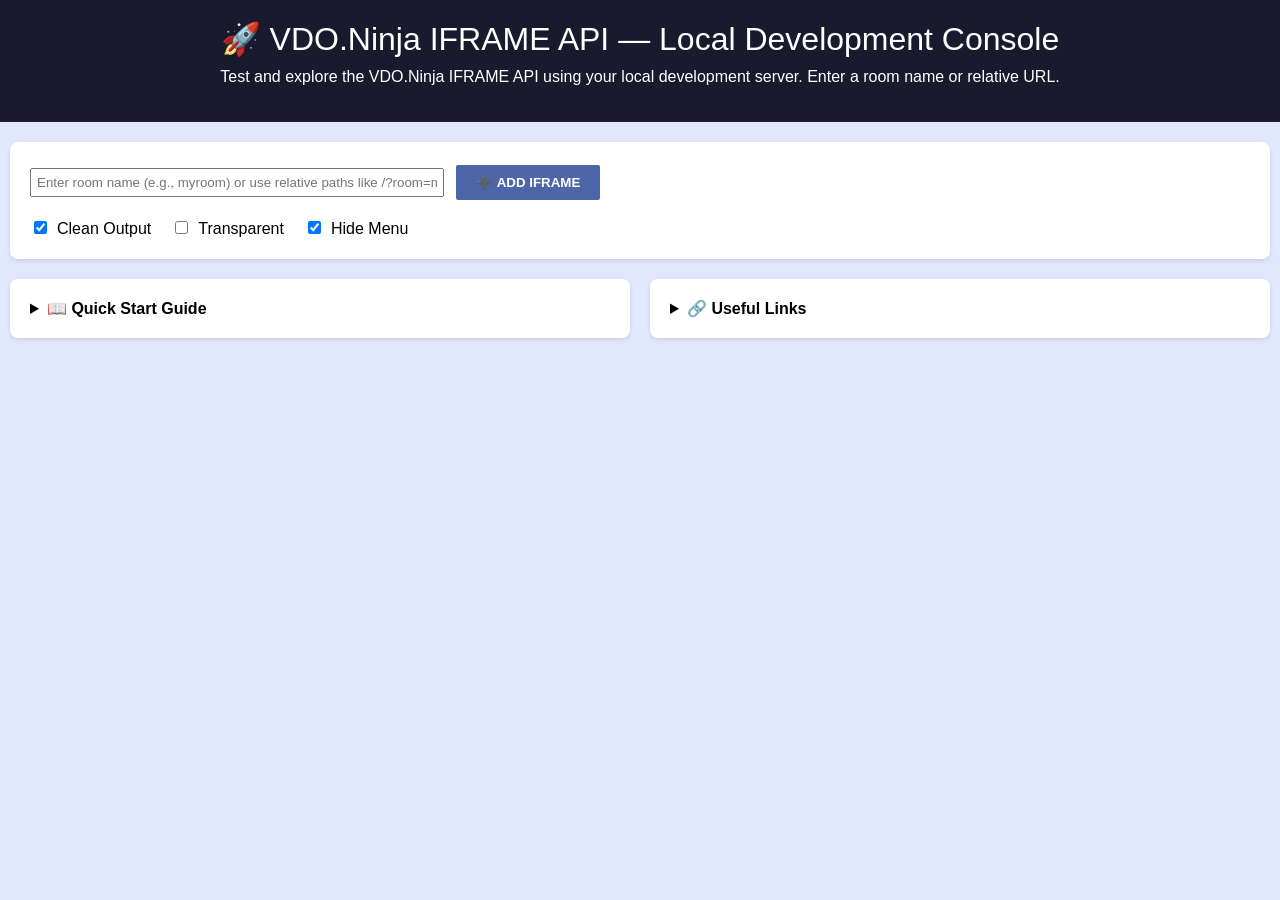
==== commit e496fbbc: "Update iframe.html for local development and enhance serve.js for credentialless iframes; add SSL co" ====
--- a/iframe.html
+++ b/iframe.html
@@ -1,7 +1,7 @@
 <!DOCTYPE html>
 <html>
 <head>
-	<title>VDO.Ninja IFRAME API - Interactive Developer Console</title>
+	<title>VDO.Ninja IFRAME API - Local Development Console</title>
 	<meta name="viewport" content="width=device-width, initial-scale=1.0, maximum-scale=1.0, user-scalable=no" />
 	<meta content="text/html;charset=utf-8" http-equiv="Content-Type" />
 	<link rel="stylesheet" href="iframe.css" />
@@ -491,11 +491,31 @@
 		return Math.random().toString(36).replace(/[^a-z]+/g, '').substr(0, 10);
 	}
 
+	// Local development override - redirects vdo.ninja domains to localhost
+	function getLocalOrigin() {
+		const host = window.location.hostname;
+		const port = window.location.port || (window.location.protocol === 'https:' ? '443' : '80');
+		return `${window.location.protocol}//${host}${port ? ':' + port : ''}`;
+	}
+
 	function normalizeIframeUrl(inputUrl) {
 		const value = (inputUrl || "").trim();
 		if (!/^https?:\/\//i.test(value)) return value;
+		
 		try {
 			const parsed = new URL(value);
+			
+			// Redirect vdo.ninja and related domains to local development server
+			const vdoNinjaHosts = ['vdo.ninja', 'www.vdo.ninja', 'alpha.vdo.ninja', 'beta.vdo.ninja', 'api.vdo.ninja'];
+			if (vdoNinjaHosts.includes(parsed.hostname)) {
+				const localOrigin = getLocalOrigin();
+				parsed.protocol = window.location.protocol;
+				parsed.hostname = window.location.hostname;
+				parsed.port = window.location.port;
+				console.log(`[LOCAL DEV] Redirecting ${value} to ${parsed.toString().replace(window.location.protocol + '//', localOrigin + '//')}`);
+				return localOrigin + parsed.pathname + parsed.search + parsed.hash;
+			}
+			
 			if (!parsed.search && !parsed.hash) {
 				const path = parsed.pathname || "/";
 				const lastSegment = path.substring(path.lastIndexOf("/") + 1);
@@ -519,7 +539,7 @@
 	window.addEventListener('error', function(e) { console.error('Global error:', e); });
 	window.addEventListener('DOMContentLoaded', function() {
 		const viewlink = document.getElementById('viewlink');
-		if (!viewlink.value) viewlink.placeholder = "e.g., https://vdo.ninja/?view=teststream or just 'vdo.ninja/?room=myroom'";
+		if (!viewlink.value) viewlink.placeholder = "Enter room name (e.g., myroom) or use relative paths like /?room=myroom";
 		document.addEventListener('keydown', function(e) {
 			if (e.ctrlKey && e.key === 'k') { e.preventDefault(); document.querySelector('.custom-post-input')?.focus(); }
 		});
@@ -528,12 +548,12 @@
 </head>
 <body>
 	<div class="header-section">
-		<h1>🚀 VDO.Ninja IFRAME API — Interactive Developer Console</h1>
-		<p>Test and explore the VDO.Ninja IFRAME API. Enter a VDO.Ninja URL below to get started.</p>
+		<h1>🚀 VDO.Ninja IFRAME API — Local Development Console</h1>
+		<p>Test and explore the VDO.Ninja IFRAME API using your local development server. Enter a room name or relative URL.</p>
 	</div>
 
 	<div class="url-input-section">
-		<input placeholder="Enter a VDO.Ninja URL (e.g., vdo.ninja/?view=abc123 or vdo.ninja/?room=myroom)" id="viewlink" />
+		<input placeholder="Enter room name (e.g., myroom) or /?room=myroom" id="viewlink" />
 		<button onclick="loadIframe();" class="primary-button">➕ ADD IFRAME</button>
 		<div class="url-options">
 			<label><input type="checkbox" id="cleanoutput" checked> Clean Output</label>
@@ -546,9 +566,10 @@
 		<details>
 			<summary>📖 Quick Start Guide</summary>
 			<div class="guide-content">
-				<h3>Getting Started:</h3>
+				<h3>Getting Started (Local Development):</h3>
 				<ol>
-					<li>Enter a VDO.Ninja URL in the field above</li>
+					<li>Enter a room name (e.g., <code>myroom</code>) or relative URL (e.g., <code>/?room=myroom</code>)</li>
+					<li>VDO.Ninja URLs will automatically redirect to this local server</li>
 					<li>Click <strong>ADD IFRAME</strong> to embed it</li>
 					<li>Use the control panel on the left to send API commands</li>
 					<li>Monitor responses in the log window on the right</li>
@@ -617,4 +638,4 @@
 		.custom-post textarea { resize:vertical; font-size:13px; }
 	</style>
 </body>
-</html>
+</html>
